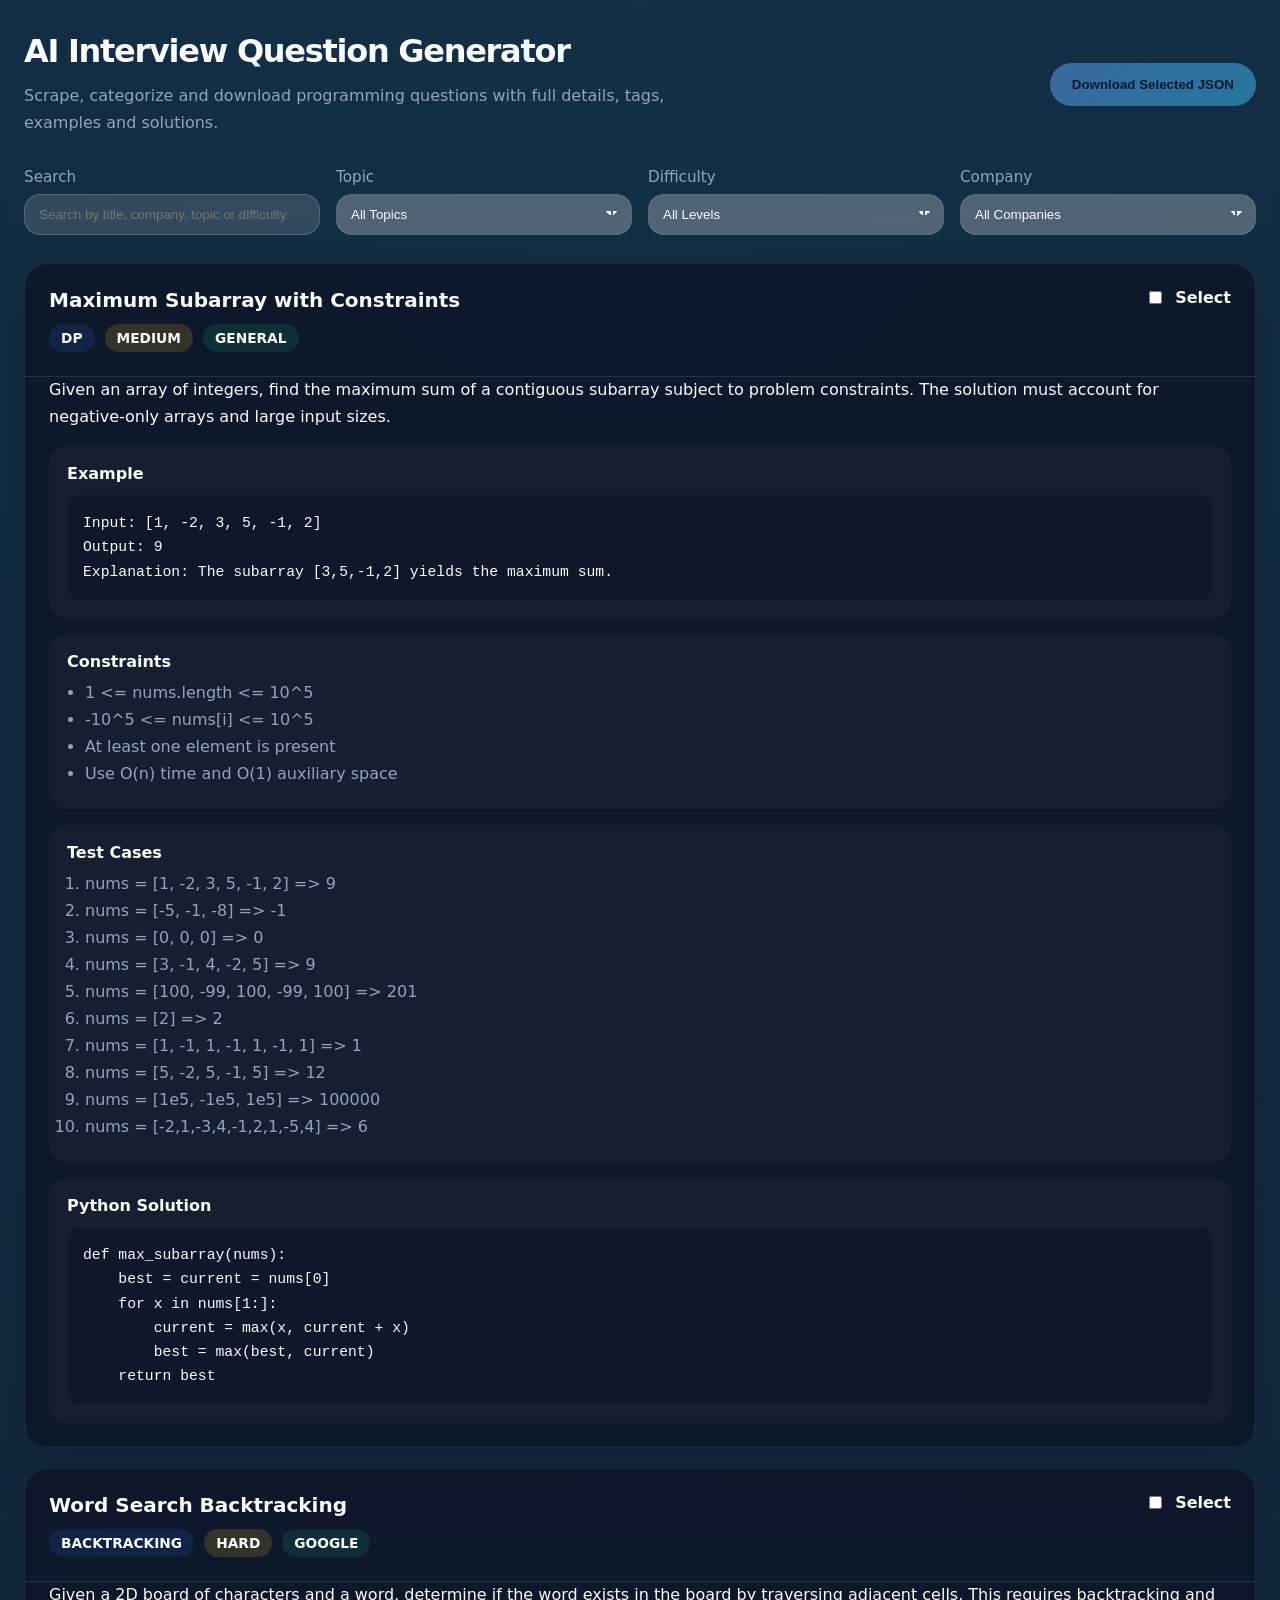
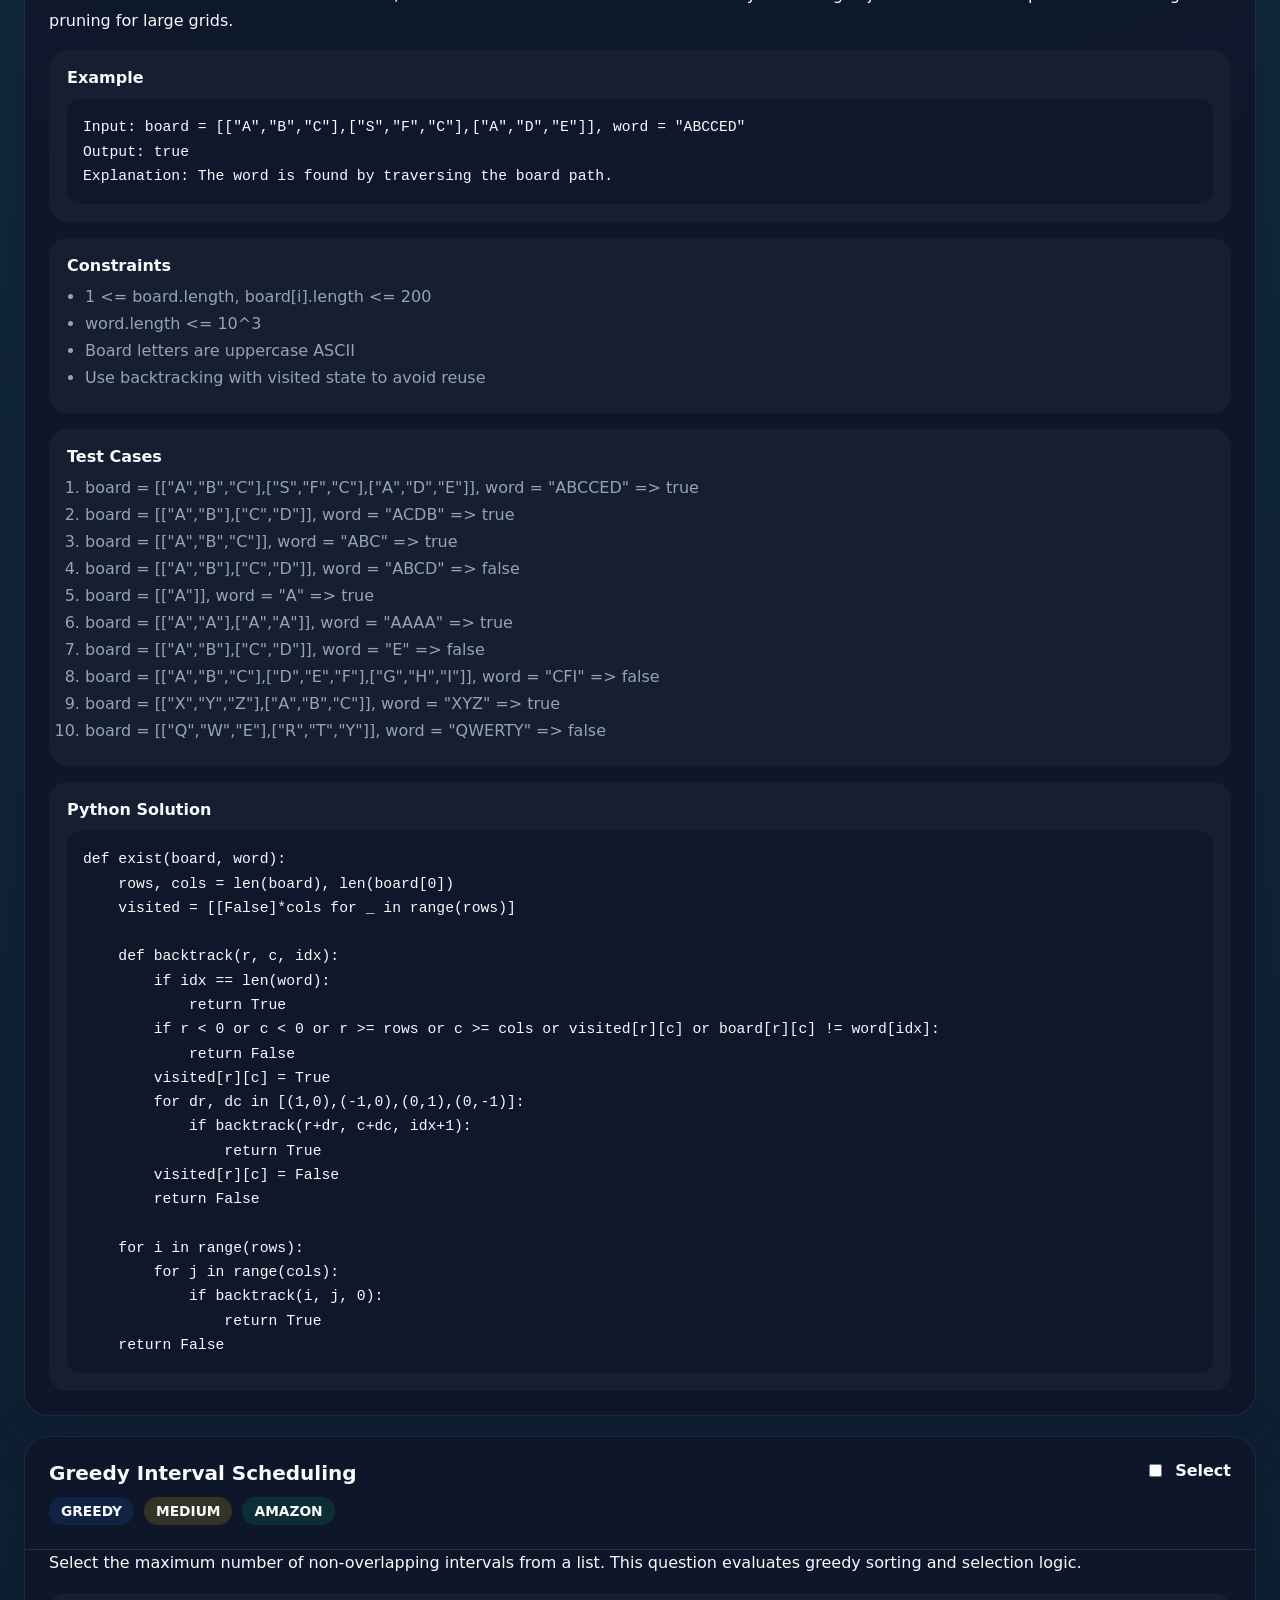
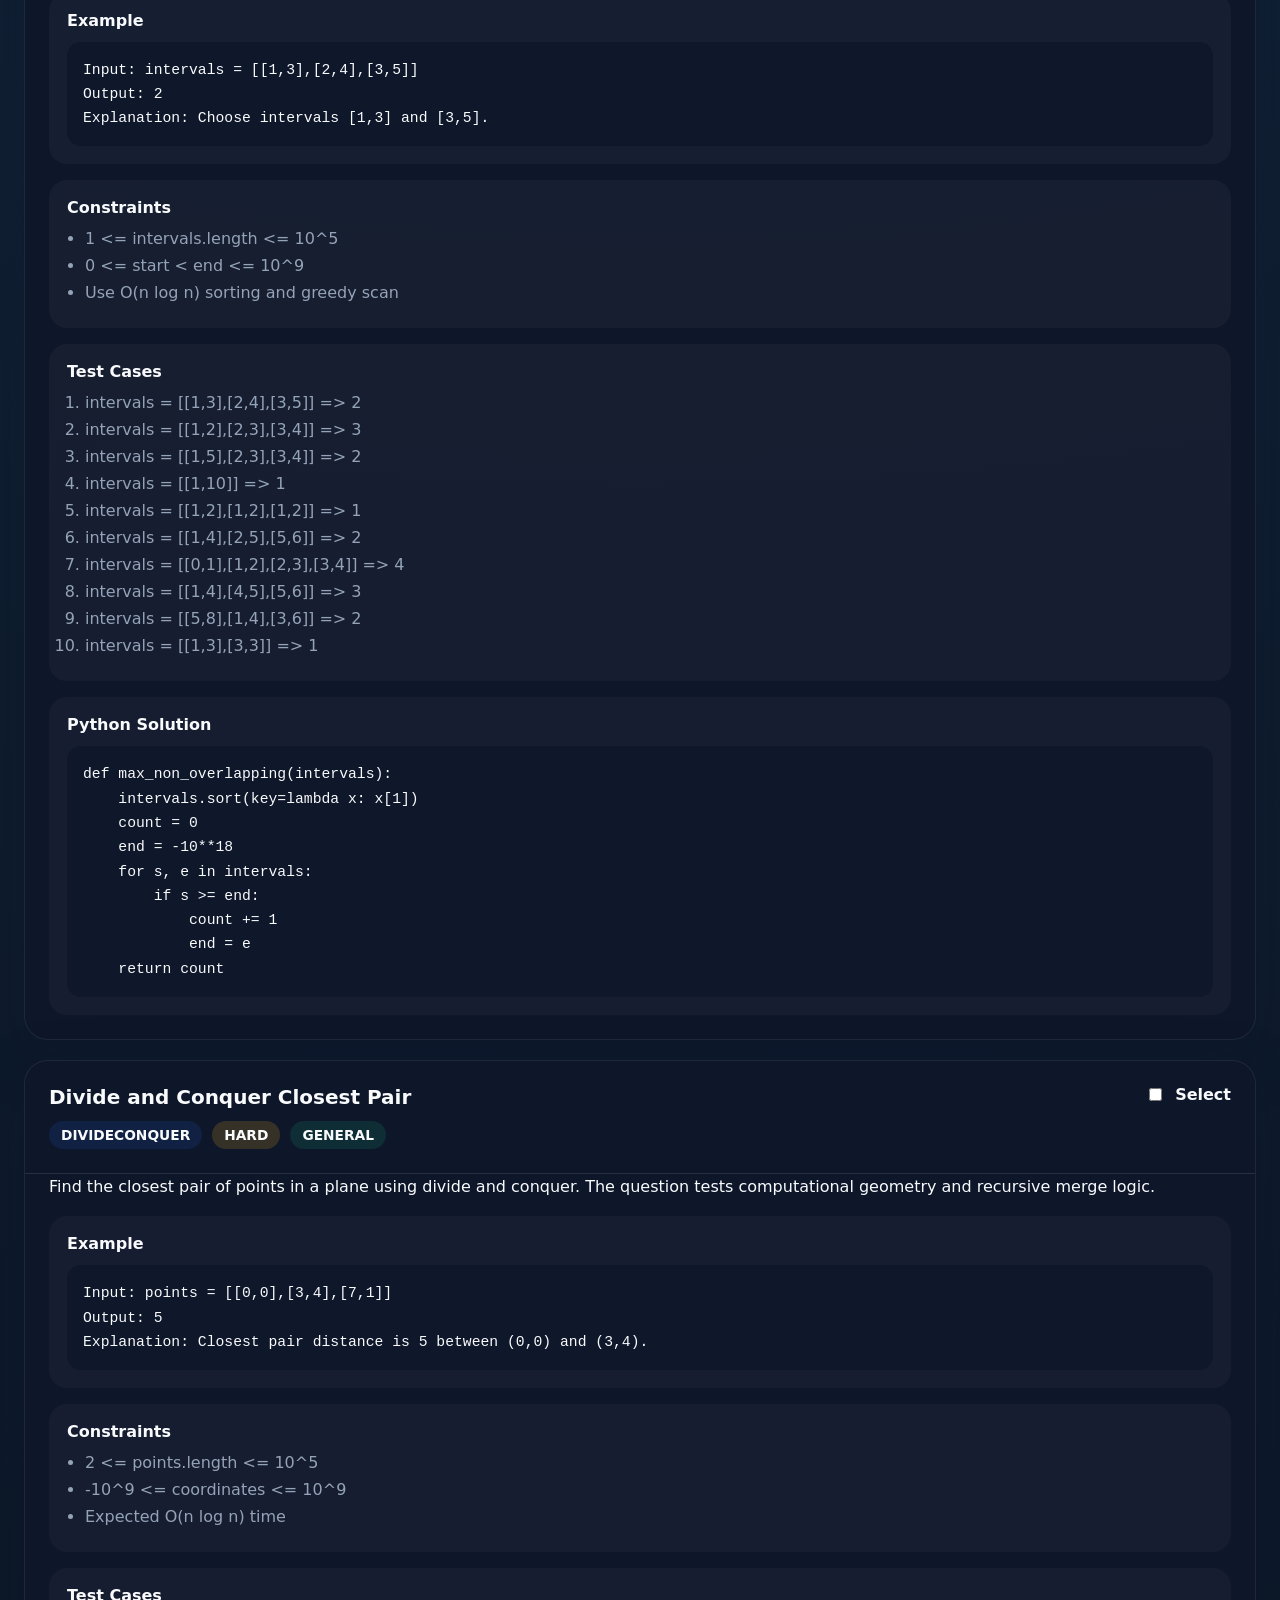
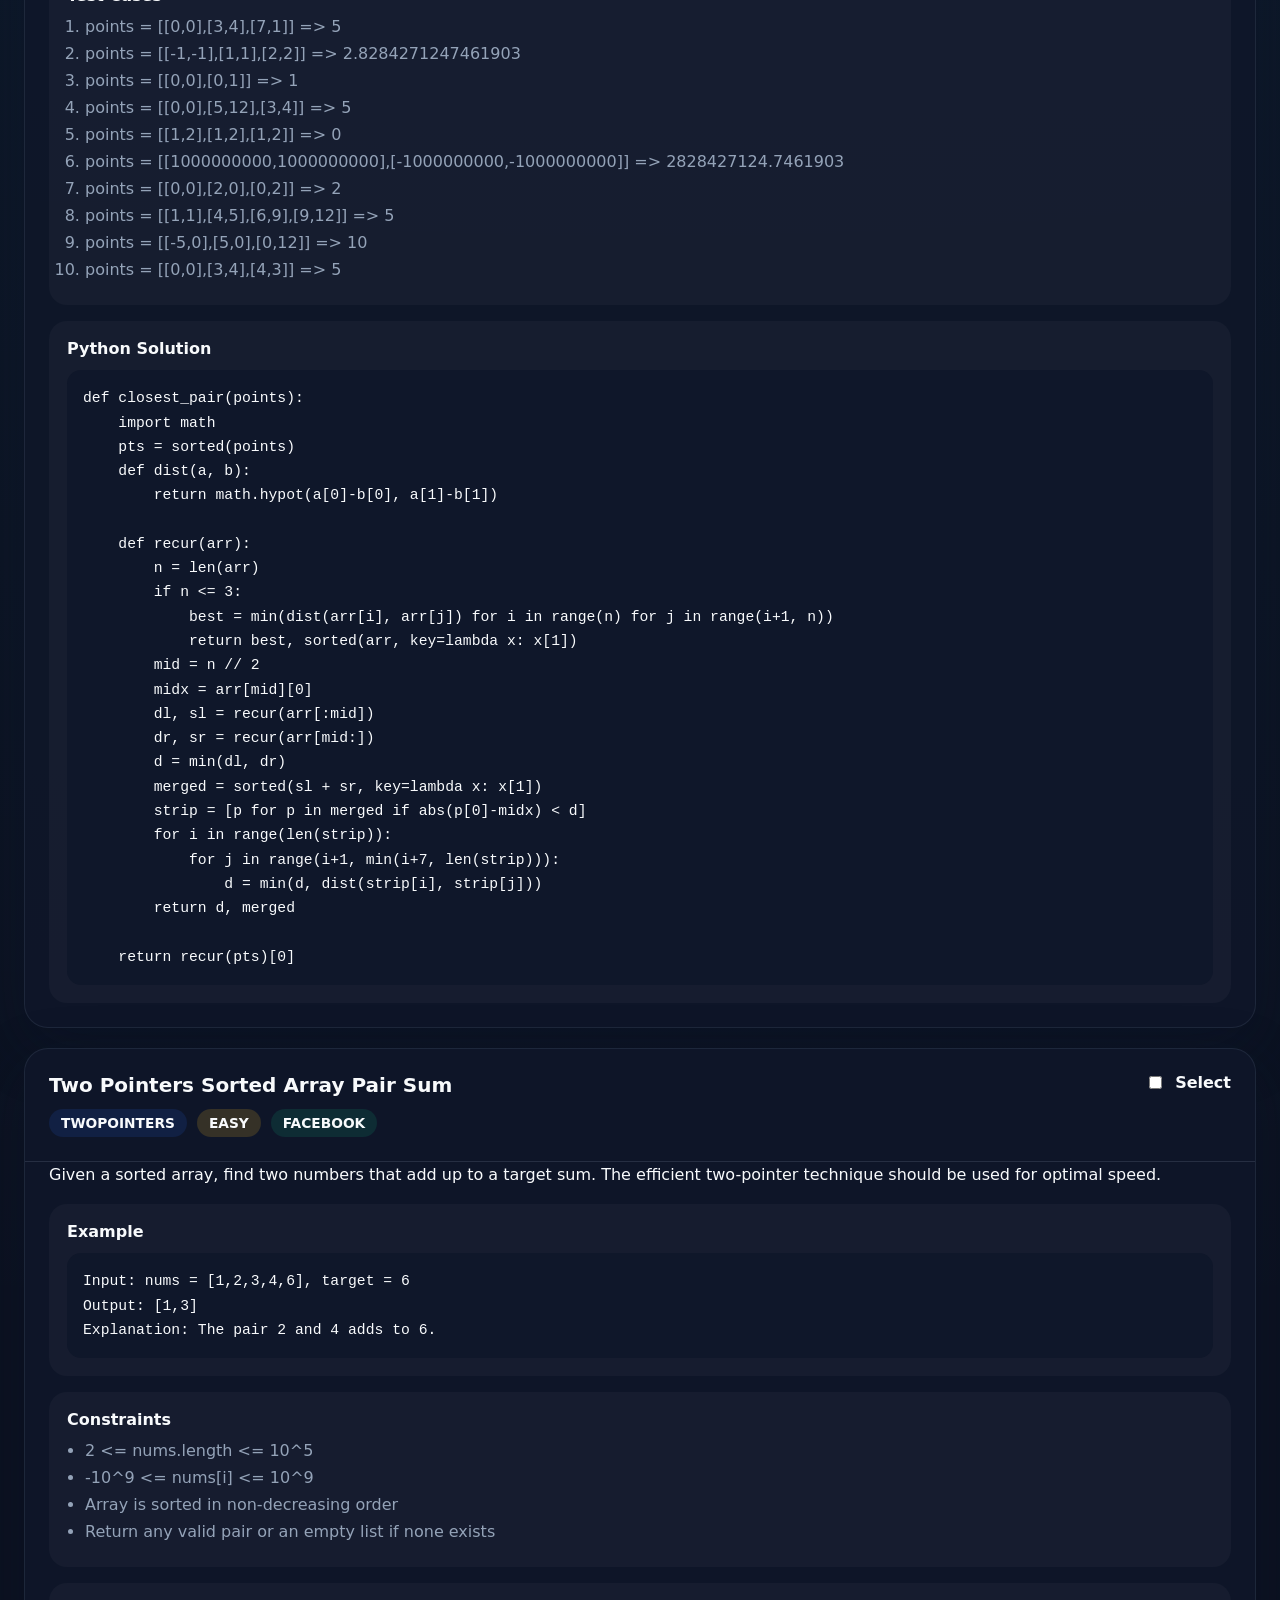
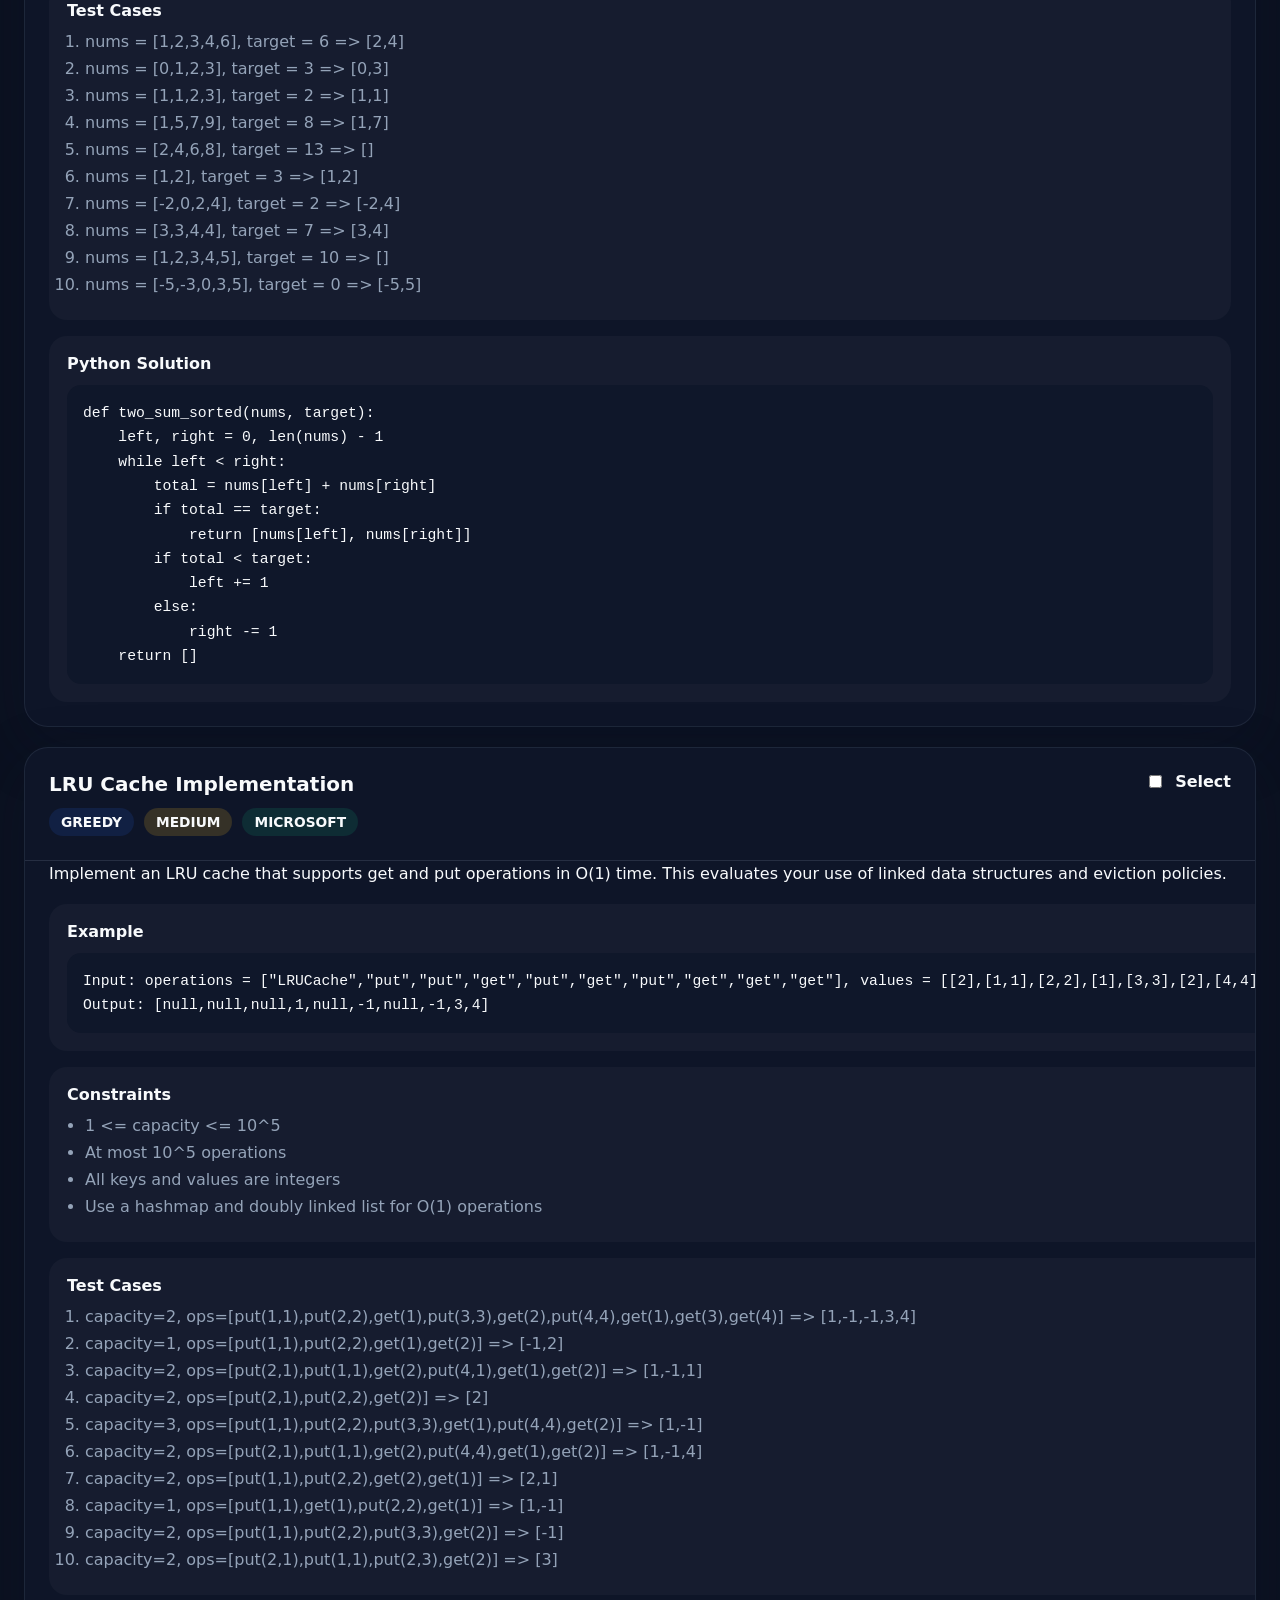
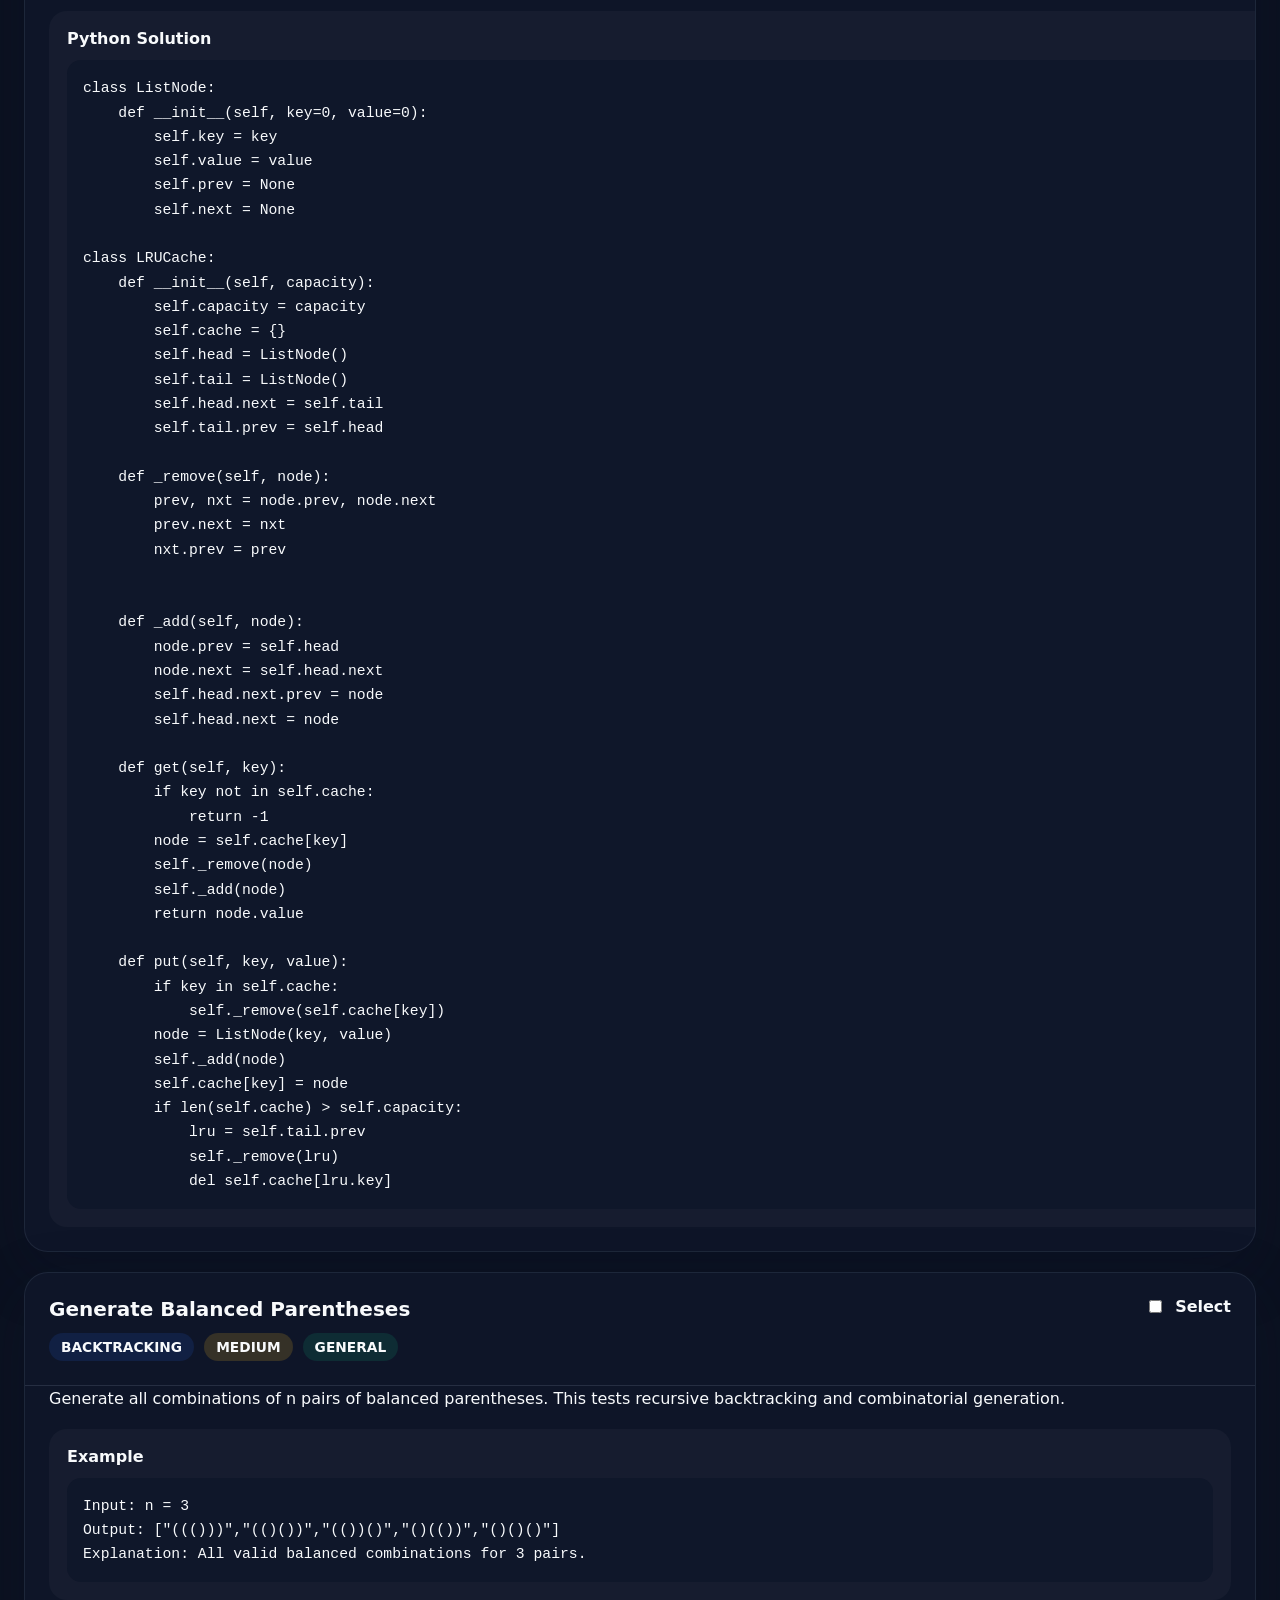
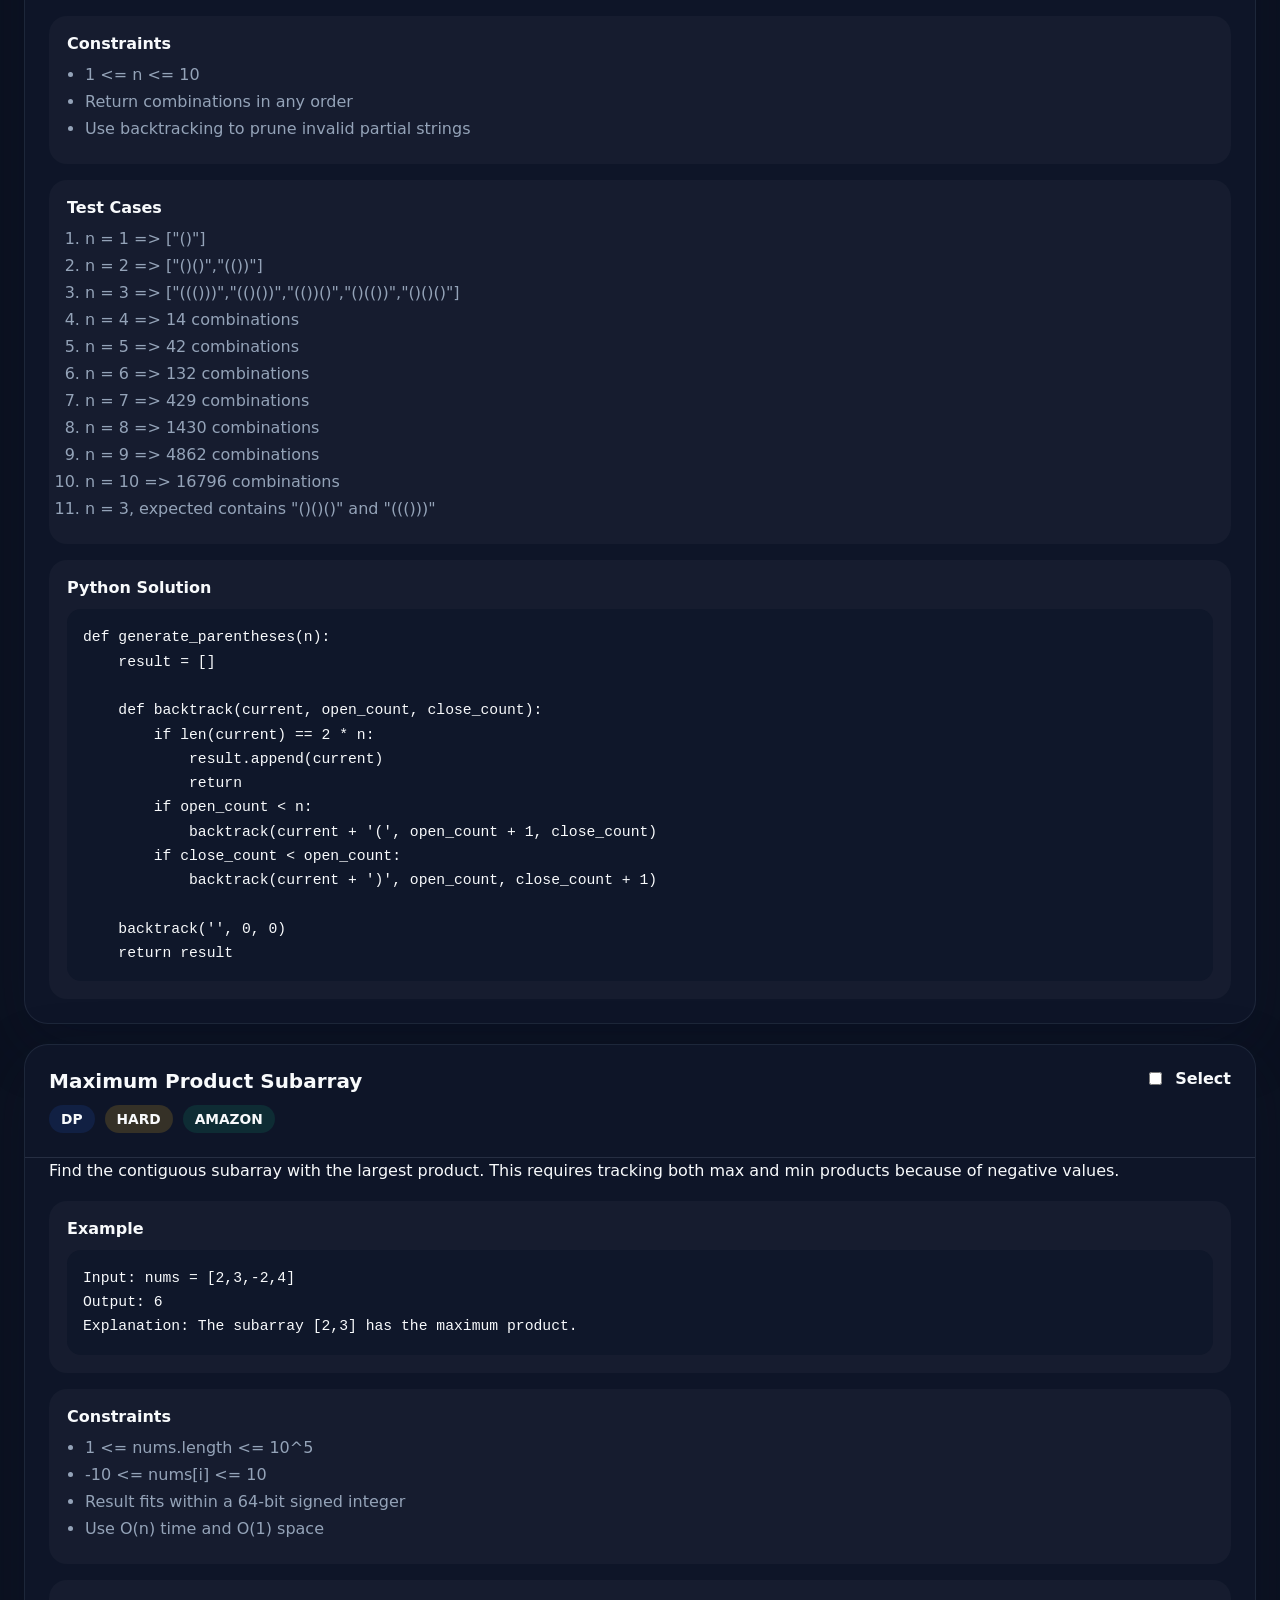
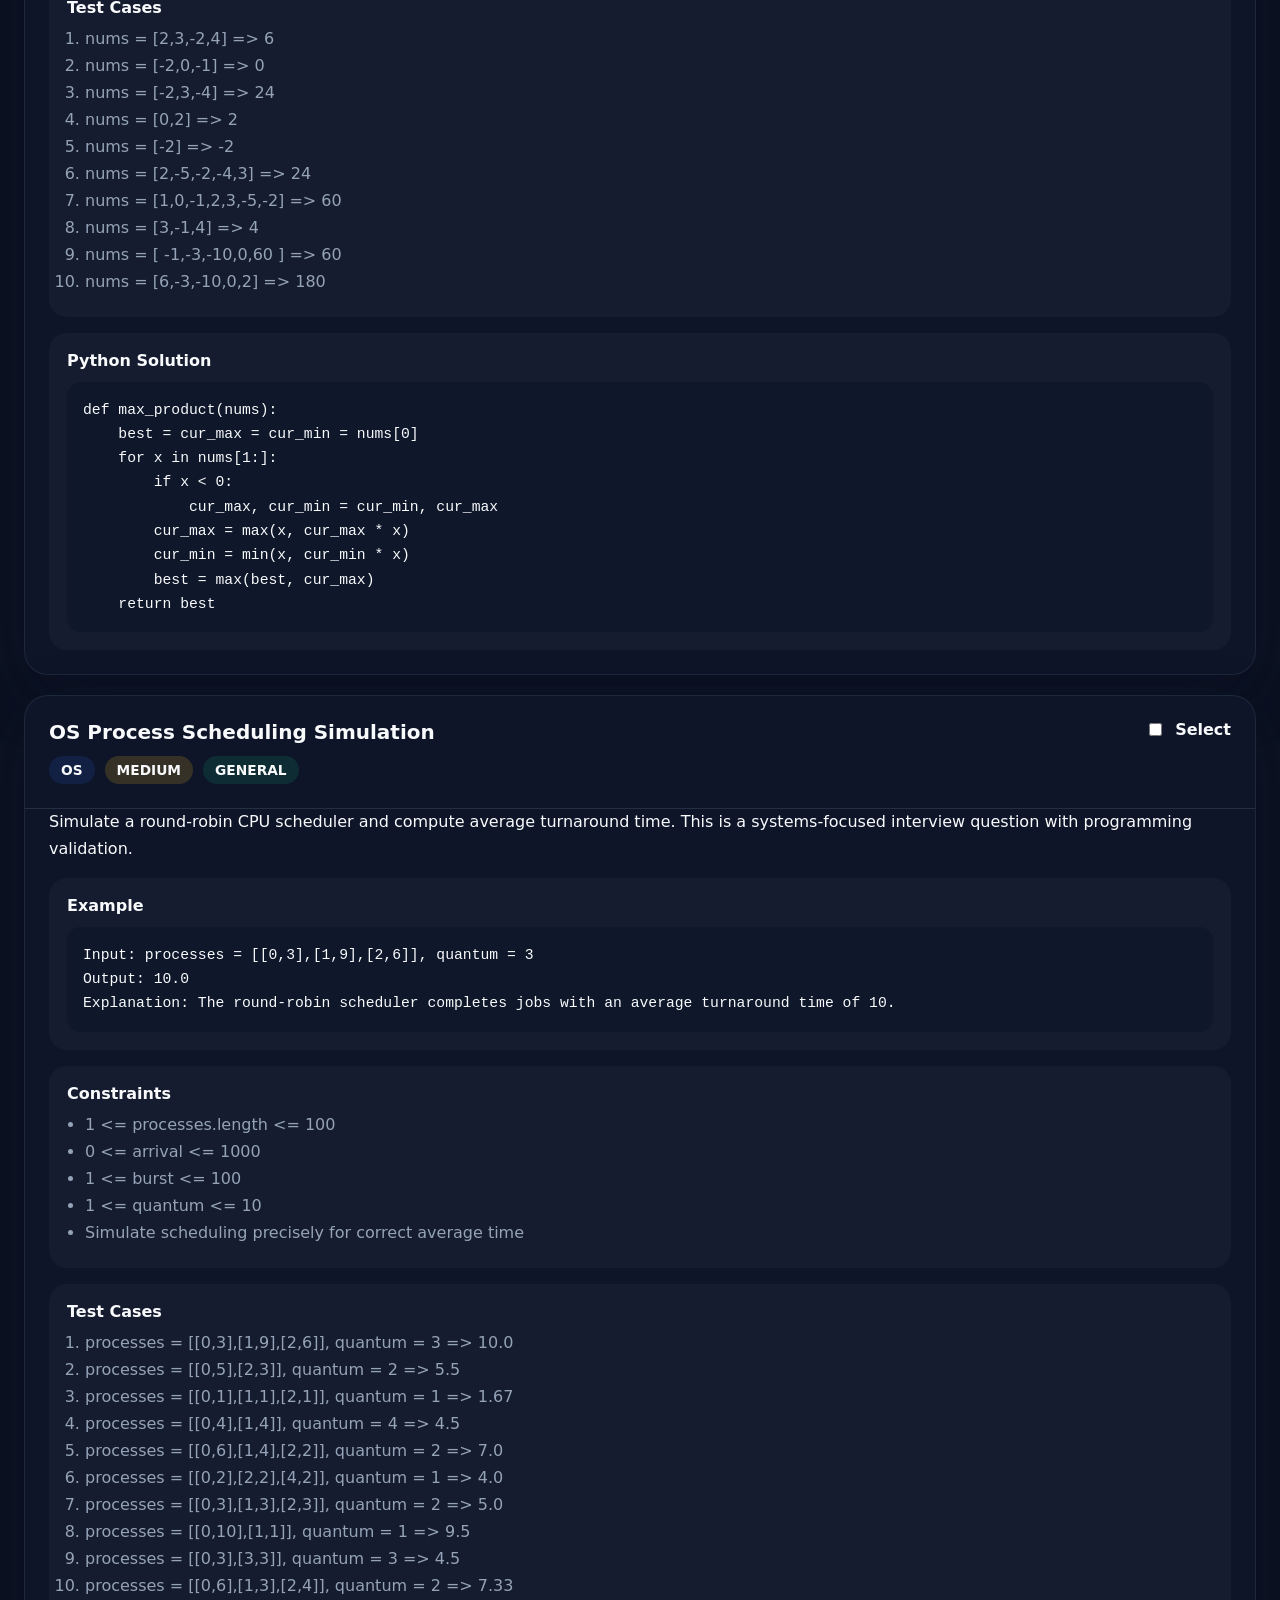
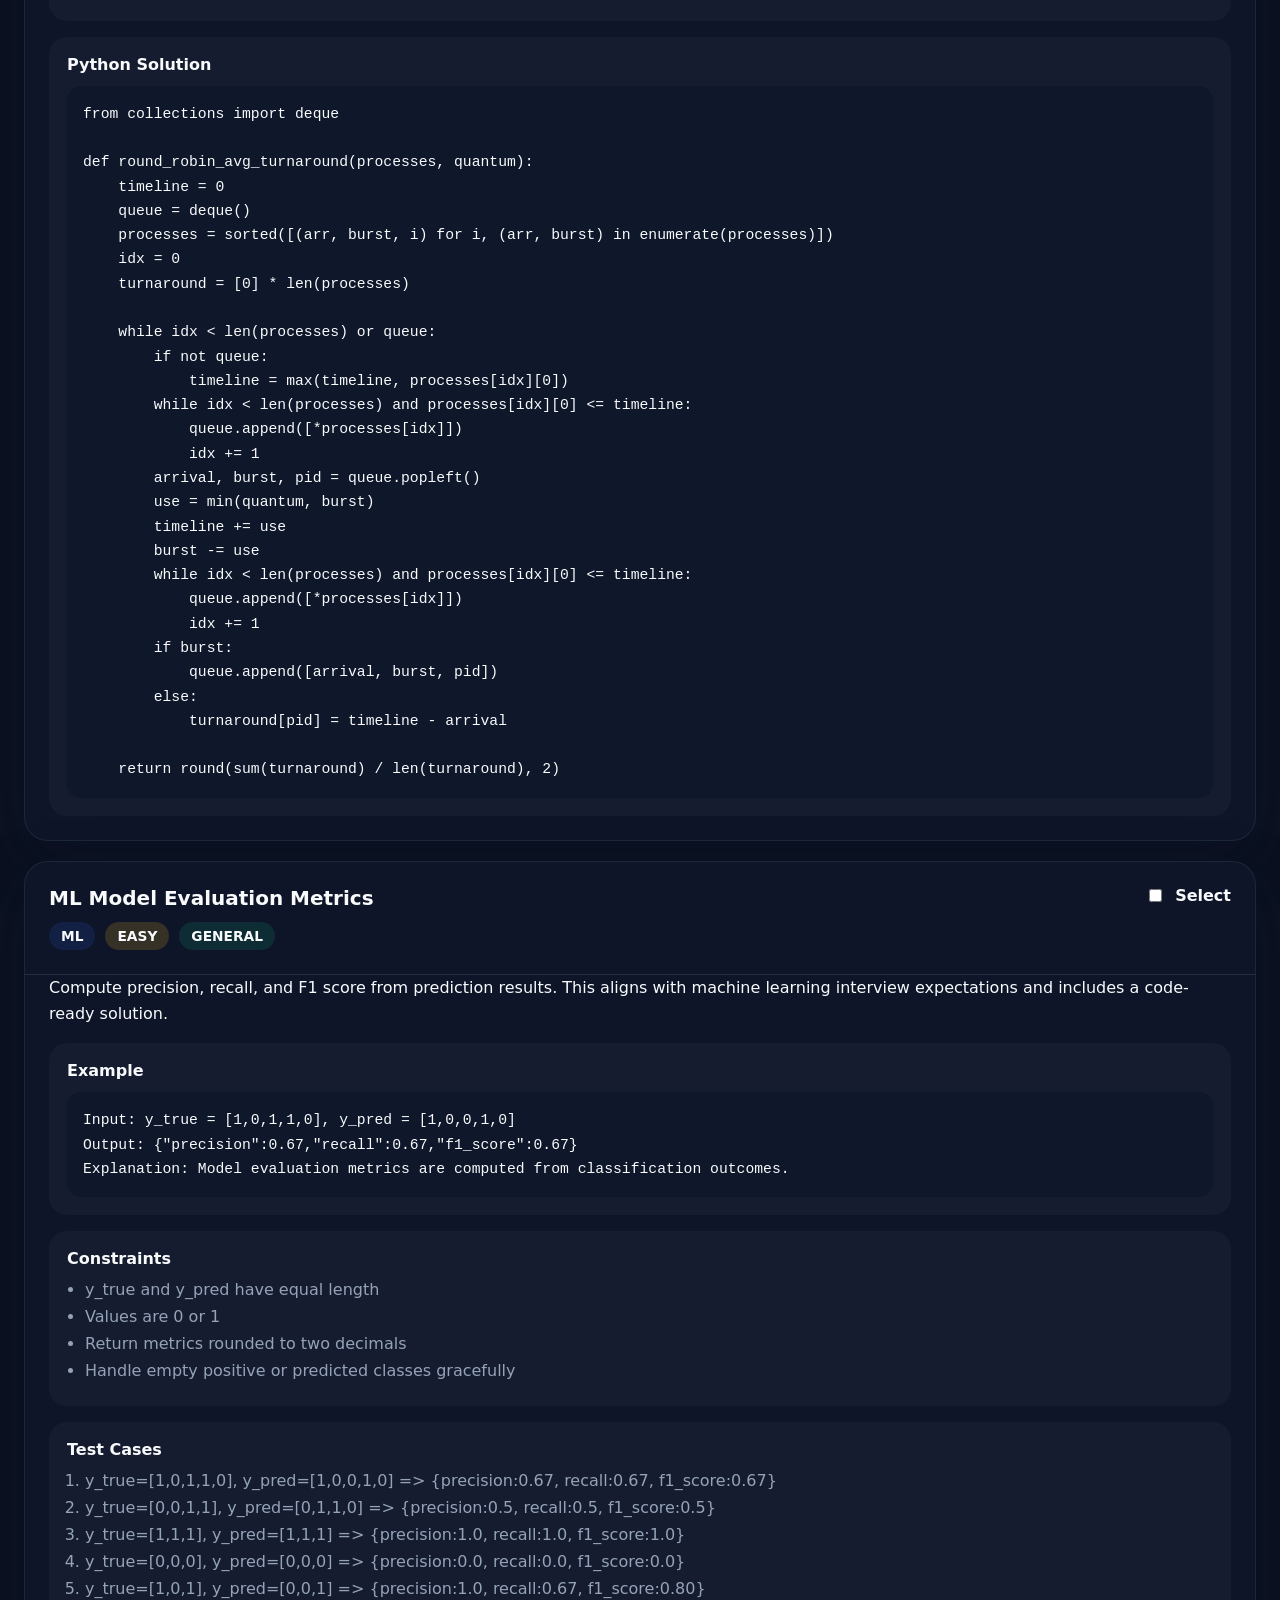
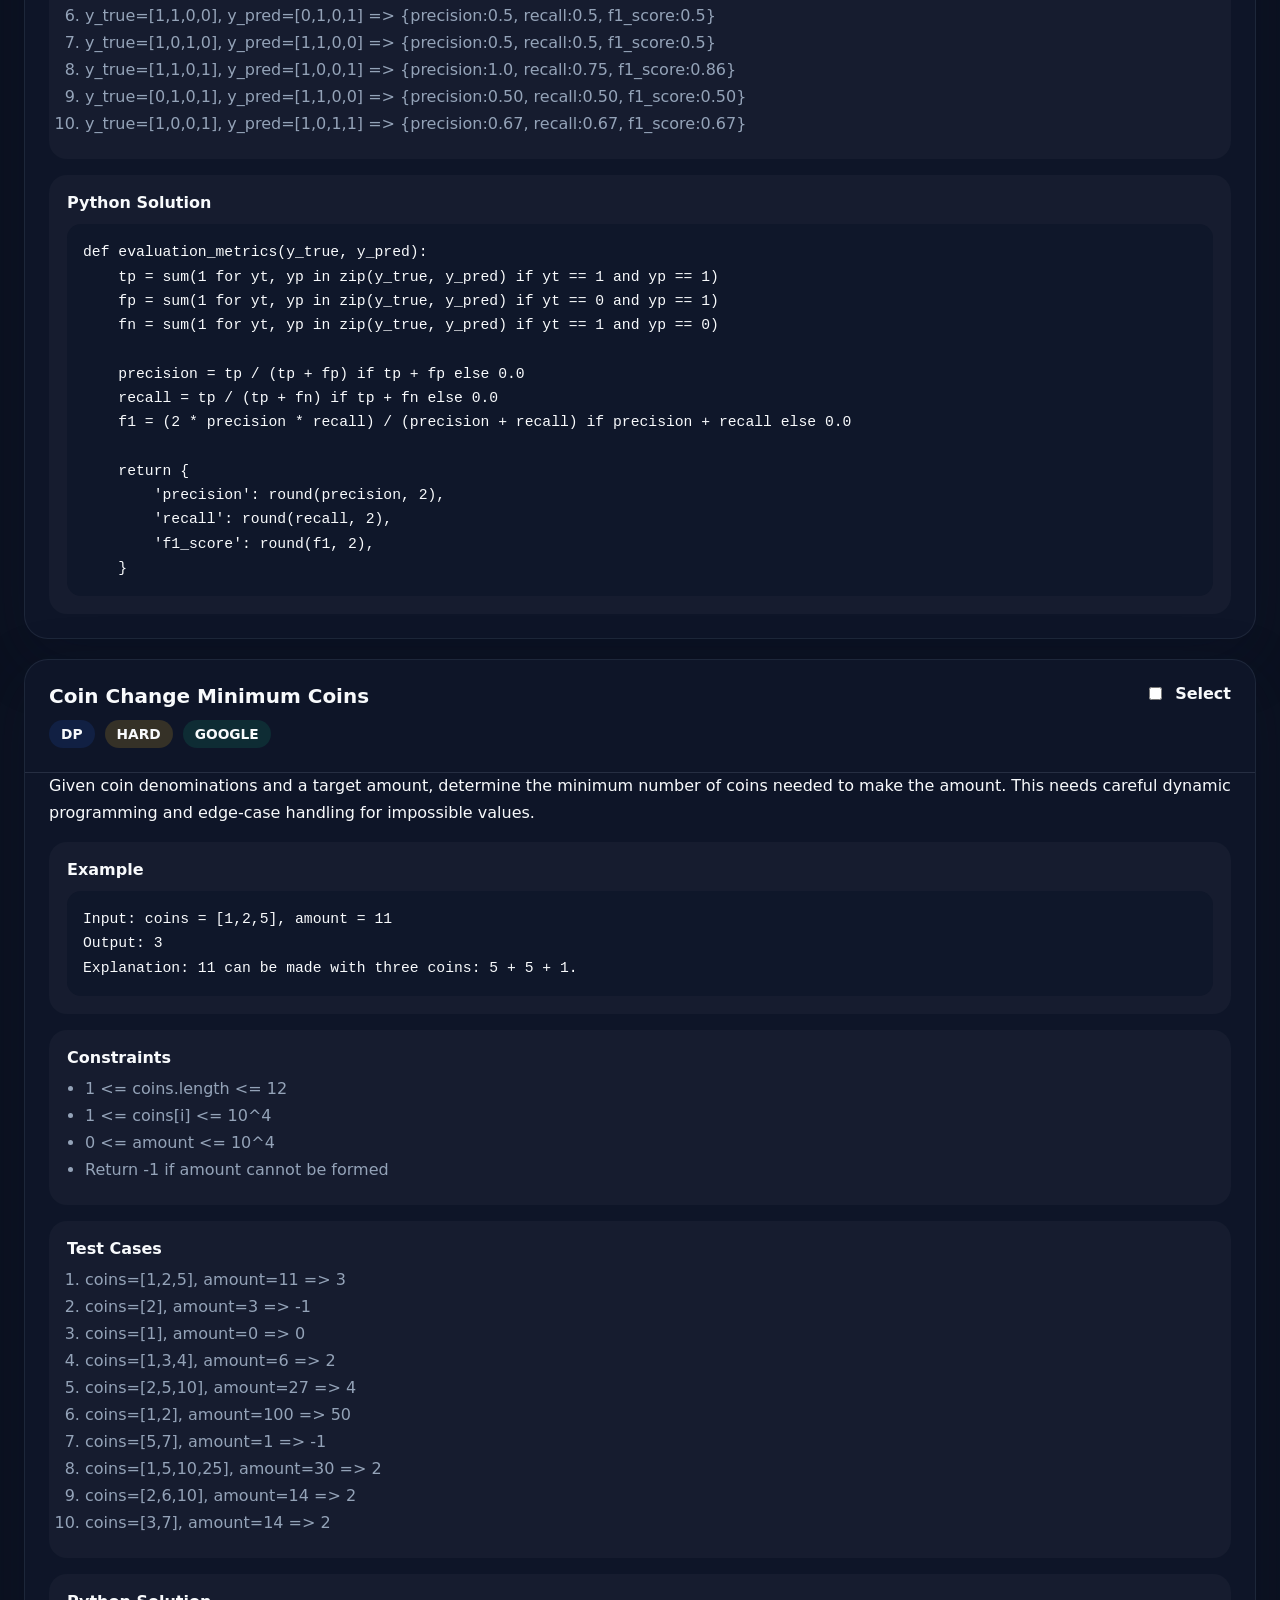
==== frontend/index.html @ c0da4bce "Initial commit" ====
<!DOCTYPE html>
<html lang="en">
<head>
  <meta charset="UTF-8" />
  <meta name="viewport" content="width=device-width, initial-scale=1.0" />
  <title>AI Question Generator Portal</title>
  <link rel="stylesheet" href="styles.css" />
</head>
<body>
  <div class="app-shell">
    <header class="app-header">
      <div>
        <h1>AI Interview Question Generator</h1>
        <p>Scrape, categorize and download programming questions with full details, tags, examples and solutions.</p>
      </div>
      <button id="downloadButton" class="primary-btn" disabled>Download Selected JSON</button>
    </header>

    <section class="controls">
      <div class="control-group">
        <label for="searchInput">Search</label>
        <input id="searchInput" type="search" placeholder="Search by title, company, topic or difficulty" />
      </div>

      <div class="control-group">
        <label>Topic</label>
        <select id="topicFilter">
          <option value="all">All Topics</option>
          <option value="dp">Dynamic Programming</option>
          <option value="backtracking">Backtracking</option>
          <option value="greedy">Greedy</option>
          <option value="divideconquer">Divide and Conquer</option>
          <option value="twopointers">Two Pointers</option>
          <option value="ml">Machine Learning</option>
          <option value="os">Operating Systems</option>
        </select>
      </div>

      <div class="control-group">
        <label>Difficulty</label>
        <select id="difficultyFilter">
          <option value="all">All Levels</option>
          <option value="easy">Easy</option>
          <option value="medium">Medium</option>
          <option value="hard">Hard</option>
        </select>
      </div>

      <div class="control-group">
        <label>Company</label>
        <select id="companyFilter">
          <option value="all">All Companies</option>
          <option value="general">General</option>
          <option value="google">Google</option>
          <option value="amazon">Amazon</option>
          <option value="facebook">Meta</option>
          <option value="microsoft">Microsoft</option>
        </select>
      </div>
    </section>

    <section class="question-list" id="questionList"></section>

    <template id="questionCardTemplate">
      <article class="question-card">
        <header class="question-card__header">
          <div>
            <h2 class="question-title"></h2>
            <div class="question-meta">
              <span class="tag topic-tag"></span>
              <span class="tag difficulty-tag"></span>
              <span class="tag company-tag"></span>
            </div>
          </div>
          <label class="checkbox-label">
            <input type="checkbox" class="question-checkbox" />
            Select
          </label>
        </header>

        <section class="question-details">
          <p class="question-description"></p>
          <div class="example-block">
            <h3>Example</h3>
            <pre class="question-example"></pre>
          </div>
          <div class="constraints-block">
            <h3>Constraints</h3>
            <ul class="question-constraints"></ul>
          </div>
          <div class="testcases-block">
            <h3>Test Cases</h3>
            <ol class="question-testcases"></ol>
          </div>
          <div class="solution-block">
            <h3>Python Solution</h3>
            <pre class="question-solution"></pre>
          </div>
        </section>
      </article>
    </template>
  </div>

  <script src="app.js"></script>
</body>
</html>
---- frontend/styles.css ----
:root {
  --bg: #0b1120;
  --surface: #111827;
  --surface-strong: #1f2937;
  --text: #f8fafc;
  --muted: #94a3b8;
  --primary: #60a5fa;
  --accent: #facc15;
  --border: rgba(148, 163, 184, 0.18);
}

* {
  box-sizing: border-box;
}

body {
  margin: 0;
  font-family: Inter, ui-sans-serif, system-ui, sans-serif;
  background: radial-gradient(circle at top, rgba(56, 189, 248, 0.18), transparent 30%),
    radial-gradient(circle at bottom right, rgba(251, 191, 36, 0.16), transparent 20%),
    var(--bg);
  color: var(--text);
}

.app-shell {
  max-width: 1280px;
  margin: 0 auto;
  padding: 32px 24px 48px;
}

.app-header {
  display: flex;
  align-items: center;
  justify-content: space-between;
  gap: 18px;
  flex-wrap: wrap;
  margin-bottom: 32px;
}

.app-header h1 {
  margin: 0;
  font-size: clamp(2rem, 2.5vw, 3rem);
  letter-spacing: -0.04em;
}

.app-header p {
  margin: 12px 0 0;
  max-width: 720px;
  color: var(--muted);
  line-height: 1.7;
}

.primary-btn {
  border: none;
  border-radius: 999px;
  background: linear-gradient(135deg, #60a5fa, #38bdf8);
  color: #020617;
  font-weight: 700;
  padding: 14px 22px;
  cursor: pointer;
  transition: transform 0.2s ease, box-shadow 0.2s ease;
}

.primary-btn:disabled {
  opacity: 0.5;
  cursor: not-allowed;
}

.primary-btn:not(:disabled):hover {
  transform: translateY(-1px);
  box-shadow: 0 16px 40px rgba(56, 189, 248, 0.16);
}

.controls {
  display: grid;
  gap: 16px;
  grid-template-columns: repeat(auto-fit, minmax(210px, 1fr));
  margin-bottom: 28px;
}

.control-group {
  display: flex;
  flex-direction: column;
  gap: 8px;
}

.control-group label {
  color: var(--muted);
  font-size: 0.95rem;
}

input,
select {
  border-radius: 16px;
  border: 1px solid rgba(148, 163, 184, 0.35);
  background: rgba(255, 255, 255, 0.14);
  color: var(--text);
  padding: 12px 14px;
  outline: none;
}

select {
  appearance: none;
  -webkit-appearance: none;
  -moz-appearance: none;
  background-image: linear-gradient(45deg, transparent 50%, var(--text) 50%), linear-gradient(135deg, var(--text) 50%, transparent 50%), linear-gradient(to right, rgba(255, 255, 255, 0.14), rgba(255, 255, 255, 0.14));
  background-position: calc(100% - 20px) calc(1em + 2px), calc(100% - 13px) calc(1em + 2px), 0 0;
  background-size: 5px 5px, 5px 5px, 100% 100%;
  background-repeat: no-repeat;
}

select option {
  background: rgba(17, 24, 39, 0.98);
  color: var(--text);
}

select::-ms-expand {
  display: none;
}

input:focus,
select:focus {
  border-color: rgba(96, 165, 250, 0.9);
  box-shadow: 0 0 0 3px rgba(96, 165, 250, 0.14);
}

.question-list {
  display: grid;
  gap: 20px;
}

.question-card {
  background: rgba(15, 23, 42, 0.9);
  border: 1px solid rgba(148, 163, 184, 0.12);
  border-radius: 24px;
  box-shadow: 0 20px 60px rgba(15, 23, 42, 0.28);
  overflow: hidden;
}

.question-card__header {
  display: flex;
  justify-content: space-between;
  align-items: flex-start;
  gap: 20px;
  padding: 24px;
}

.question-title {
  margin: 0;
  font-size: 1.25rem;
}

.question-meta {
  display: flex;
  flex-wrap: wrap;
  gap: 10px;
  margin-top: 12px;
}

.tag {
  padding: 6px 12px;
  border-radius: 999px;
  font-size: 0.86rem;
  font-weight: 700;
  color: var(--text);
}

.topic-tag { background: rgba(37, 99, 235, 0.14); }
.difficulty-tag { background: rgba(251, 191, 36, 0.16); }
.company-tag { background: rgba(16, 185, 129, 0.14); }

.checkbox-label {
  display: inline-flex;
  align-items: center;
  gap: 10px;
  font-weight: 600;
  color: var(--text);
}

.question-details {
  border-top: 1px solid var(--border);
  padding: 0 24px 24px;
  display: grid;
  gap: 16px;
}

.question-description,
.question-example,
.question-solution {
  margin: 0;
  line-height: 1.65;
}

.example-block,
.constraints-block,
.testcases-block,
.solution-block {
  background: rgba(255, 255, 255, 0.03);
  border-radius: 18px;
  padding: 18px;
}

.example-block h3,
.constraints-block h3,
.testcases-block h3,
.solution-block h3 {
  margin: 0 0 12px;
  font-size: 1rem;
}

pre {
  margin: 0;
  background: rgba(15, 23, 42, 0.94);
  border-radius: 14px;
  padding: 16px;
  overflow-x: auto;
  font-size: 0.92rem;
}

.question-constraints,
.question-testcases {
  margin: 0;
  padding-left: 18px;
  color: var(--muted);
}

.question-constraints li,
.question-testcases li {
  margin-bottom: 8px;
}

@media (max-width: 640px) {
  .app-header {
    align-items: stretch;
  }
}
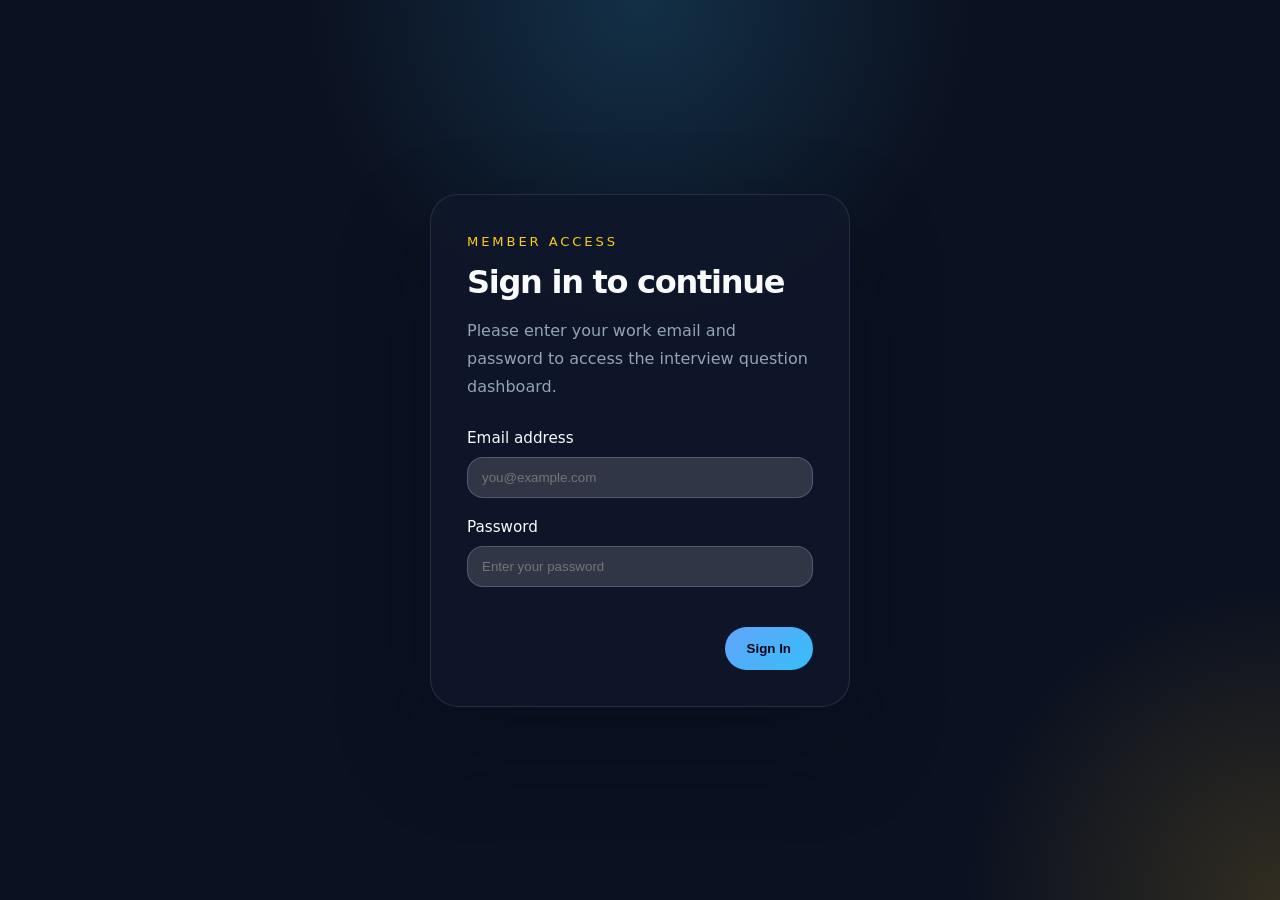
==== commit 26474b0d: "Implement login functionality and create dashboard layout" ====
--- a/frontend/index.html
+++ b/frontend/index.html
@@ -3,104 +3,33 @@
 <head>
   <meta charset="UTF-8" />
   <meta name="viewport" content="width=device-width, initial-scale=1.0" />
-  <title>AI Question Generator Portal</title>
+  <title>Login - AI Question Generator</title>
   <link rel="stylesheet" href="styles.css" />
 </head>
 <body>
-  <div class="app-shell">
-    <header class="app-header">
-      <div>
-        <h1>AI Interview Question Generator</h1>
-        <p>Scrape, categorize and download programming questions with full details, tags, examples and solutions.</p>
+  <div class="login-shell">
+    <div class="login-card">
+      <div class="login-copy">
+        <span class="eyebrow">Member Access</span>
+        <h1>Sign in to continue</h1>
+        <p>Please enter your work email and password to access the interview question dashboard.</p>
       </div>
-      <button id="downloadButton" class="primary-btn" disabled>Download Selected JSON</button>
-    </header>
-
-    <section class="controls">
-      <div class="control-group">
-        <label for="searchInput">Search</label>
-        <input id="searchInput" type="search" placeholder="Search by title, company, topic or difficulty" />
-      </div>
-
-      <div class="control-group">
-        <label>Topic</label>
-        <select id="topicFilter">
-          <option value="all">All Topics</option>
-          <option value="dp">Dynamic Programming</option>
-          <option value="backtracking">Backtracking</option>
-          <option value="greedy">Greedy</option>
-          <option value="divideconquer">Divide and Conquer</option>
-          <option value="twopointers">Two Pointers</option>
-          <option value="ml">Machine Learning</option>
-          <option value="os">Operating Systems</option>
-        </select>
-      </div>
-
-      <div class="control-group">
-        <label>Difficulty</label>
-        <select id="difficultyFilter">
-          <option value="all">All Levels</option>
-          <option value="easy">Easy</option>
-          <option value="medium">Medium</option>
-          <option value="hard">Hard</option>
-        </select>
-      </div>
-
-      <div class="control-group">
-        <label>Company</label>
-        <select id="companyFilter">
-          <option value="all">All Companies</option>
-          <option value="general">General</option>
-          <option value="google">Google</option>
-          <option value="amazon">Amazon</option>
-          <option value="facebook">Meta</option>
-          <option value="microsoft">Microsoft</option>
-        </select>
-      </div>
-    </section>
-
-    <section class="question-list" id="questionList"></section>
-
-    <template id="questionCardTemplate">
-      <article class="question-card">
-        <header class="question-card__header">
-          <div>
-            <h2 class="question-title"></h2>
-            <div class="question-meta">
-              <span class="tag topic-tag"></span>
-              <span class="tag difficulty-tag"></span>
-              <span class="tag company-tag"></span>
-            </div>
-          </div>
-          <label class="checkbox-label">
-            <input type="checkbox" class="question-checkbox" />
-            Select
-          </label>
-        </header>
-
-        <section class="question-details">
-          <p class="question-description"></p>
-          <div class="example-block">
-            <h3>Example</h3>
-            <pre class="question-example"></pre>
-          </div>
-          <div class="constraints-block">
-            <h3>Constraints</h3>
-            <ul class="question-constraints"></ul>
-          </div>
-          <div class="testcases-block">
-            <h3>Test Cases</h3>
-            <ol class="question-testcases"></ol>
-          </div>
-          <div class="solution-block">
-            <h3>Python Solution</h3>
-            <pre class="question-solution"></pre>
-          </div>
-        </section>
-      </article>
-    </template>
+      <form id="loginForm" class="login-form" novalidate>
+        <label>
+          Email address
+          <input id="emailInput" type="email" placeholder="you@example.com" required />
+        </label>
+        <label>
+          Password
+          <input id="passwordInput" type="password" placeholder="Enter your password" required />
+        </label>
+        <p class="login-error" id="loginError"></p>
+        <div class="login-actions">
+          <button type="submit" class="primary-btn">Sign In</button>
+        </div>
+      </form>
+    </div>
   </div>
-
-  <script src="app.js"></script>
+  <script src="login.js"></script>
 </body>
 </html>
--- a/frontend/styles.css
+++ b/frontend/styles.css
@@ -71,6 +71,27 @@
   box-shadow: 0 16px 40px rgba(56, 189, 248, 0.16);
 }
 
+.secondary-btn {
+  border: 1px solid rgba(148, 163, 184, 0.35);
+  background: rgba(255, 255, 255, 0.06);
+  color: var(--text);
+  padding: 14px 22px;
+  border-radius: 999px;
+  cursor: pointer;
+  transition: transform 0.2s ease, background 0.2s ease;
+}
+
+.secondary-btn:hover {
+  transform: translateY(-1px);
+  background: rgba(255, 255, 255, 0.12);
+}
+
+.header-actions {
+  display: flex;
+  gap: 14px;
+  flex-wrap: wrap;
+}
+
 .controls {
   display: grid;
   gap: 16px;
@@ -234,3 +255,163 @@
     align-items: stretch;
   }
 }
+
+.hidden {
+  display: none !important;
+}
+
+.login-shell {
+  min-height: 100vh;
+  display: flex;
+  align-items: center;
+  justify-content: center;
+  padding: 32px 24px;
+}
+
+.login-card {
+  width: 100%;
+  max-width: 420px;
+  background: rgba(15, 23, 42, 0.95);
+  border: 1px solid rgba(148, 163, 184, 0.18);
+  border-radius: 28px;
+  box-shadow: 0 40px 90px rgba(2, 12, 27, 0.35);
+  padding: 36px;
+}
+
+.login-copy {
+  margin-bottom: 28px;
+}
+
+.login-copy .eyebrow {
+  display: inline-block;
+  margin-bottom: 14px;
+  color: var(--accent);
+  font-size: 0.82rem;
+  letter-spacing: 0.22em;
+  text-transform: uppercase;
+}
+
+.login-copy h1 {
+  margin: 0;
+  font-size: clamp(2rem, 2.4vw, 2.6rem);
+  letter-spacing: -0.04em;
+}
+
+.login-copy p {
+  margin: 16px 0 0;
+  color: var(--muted);
+  line-height: 1.75;
+}
+
+.login-form {
+  display: grid;
+  gap: 20px;
+}
+
+.login-form label {
+  display: grid;
+  gap: 10px;
+  color: var(--text);
+  font-size: 0.95rem;
+}
+
+.login-form input {
+  width: 100%;
+}
+
+.login-actions {
+  display: flex;
+  justify-content: flex-end;
+}
+
+.login-note,
+.login-error {
+  margin: 0;
+  color: var(--muted);
+  font-size: 0.95rem;
+  line-height: 1.6;
+}
+
+.login-error {
+  color: #f87171;
+}
+
+.hidden {
+  display: none !important;
+}
+
+.login-shell {
+  min-height: 100vh;
+  display: flex;
+  align-items: center;
+  justify-content: center;
+  padding: 32px 24px;
+}
+
+.login-card {
+  width: 100%;
+  max-width: 420px;
+  background: rgba(15, 23, 42, 0.95);
+  border: 1px solid rgba(148, 163, 184, 0.18);
+  border-radius: 28px;
+  box-shadow: 0 40px 90px rgba(2, 12, 27, 0.35);
+  padding: 36px;
+}
+
+.login-copy {
+  margin-bottom: 28px;
+}
+
+.login-copy .eyebrow {
+  display: inline-block;
+  margin-bottom: 14px;
+  color: var(--accent);
+  font-size: 0.82rem;
+  letter-spacing: 0.22em;
+  text-transform: uppercase;
+}
+
+.login-copy h1 {
+  margin: 0;
+  font-size: clamp(2rem, 2.4vw, 2.6rem);
+  letter-spacing: -0.04em;
+}
+
+.login-copy p {
+  margin: 16px 0 0;
+  color: var(--muted);
+  line-height: 1.75;
+}
+
+.login-form {
+  display: grid;
+  gap: 20px;
+}
+
+.login-form label {
+  display: grid;
+  gap: 10px;
+  color: var(--text);
+  font-size: 0.95rem;
+}
+
+.login-form input {
+  width: 100%;
+}
+
+.login-actions {
+  display: flex;
+  justify-content: flex-end;
+}
+
+.login-note,
+.login-error {
+  margin: 0;
+  color: var(--muted);
+  font-size: 0.95rem;
+  line-height: 1.6;
+}
+
+.login-error {
+  color: #f87171;
+}
